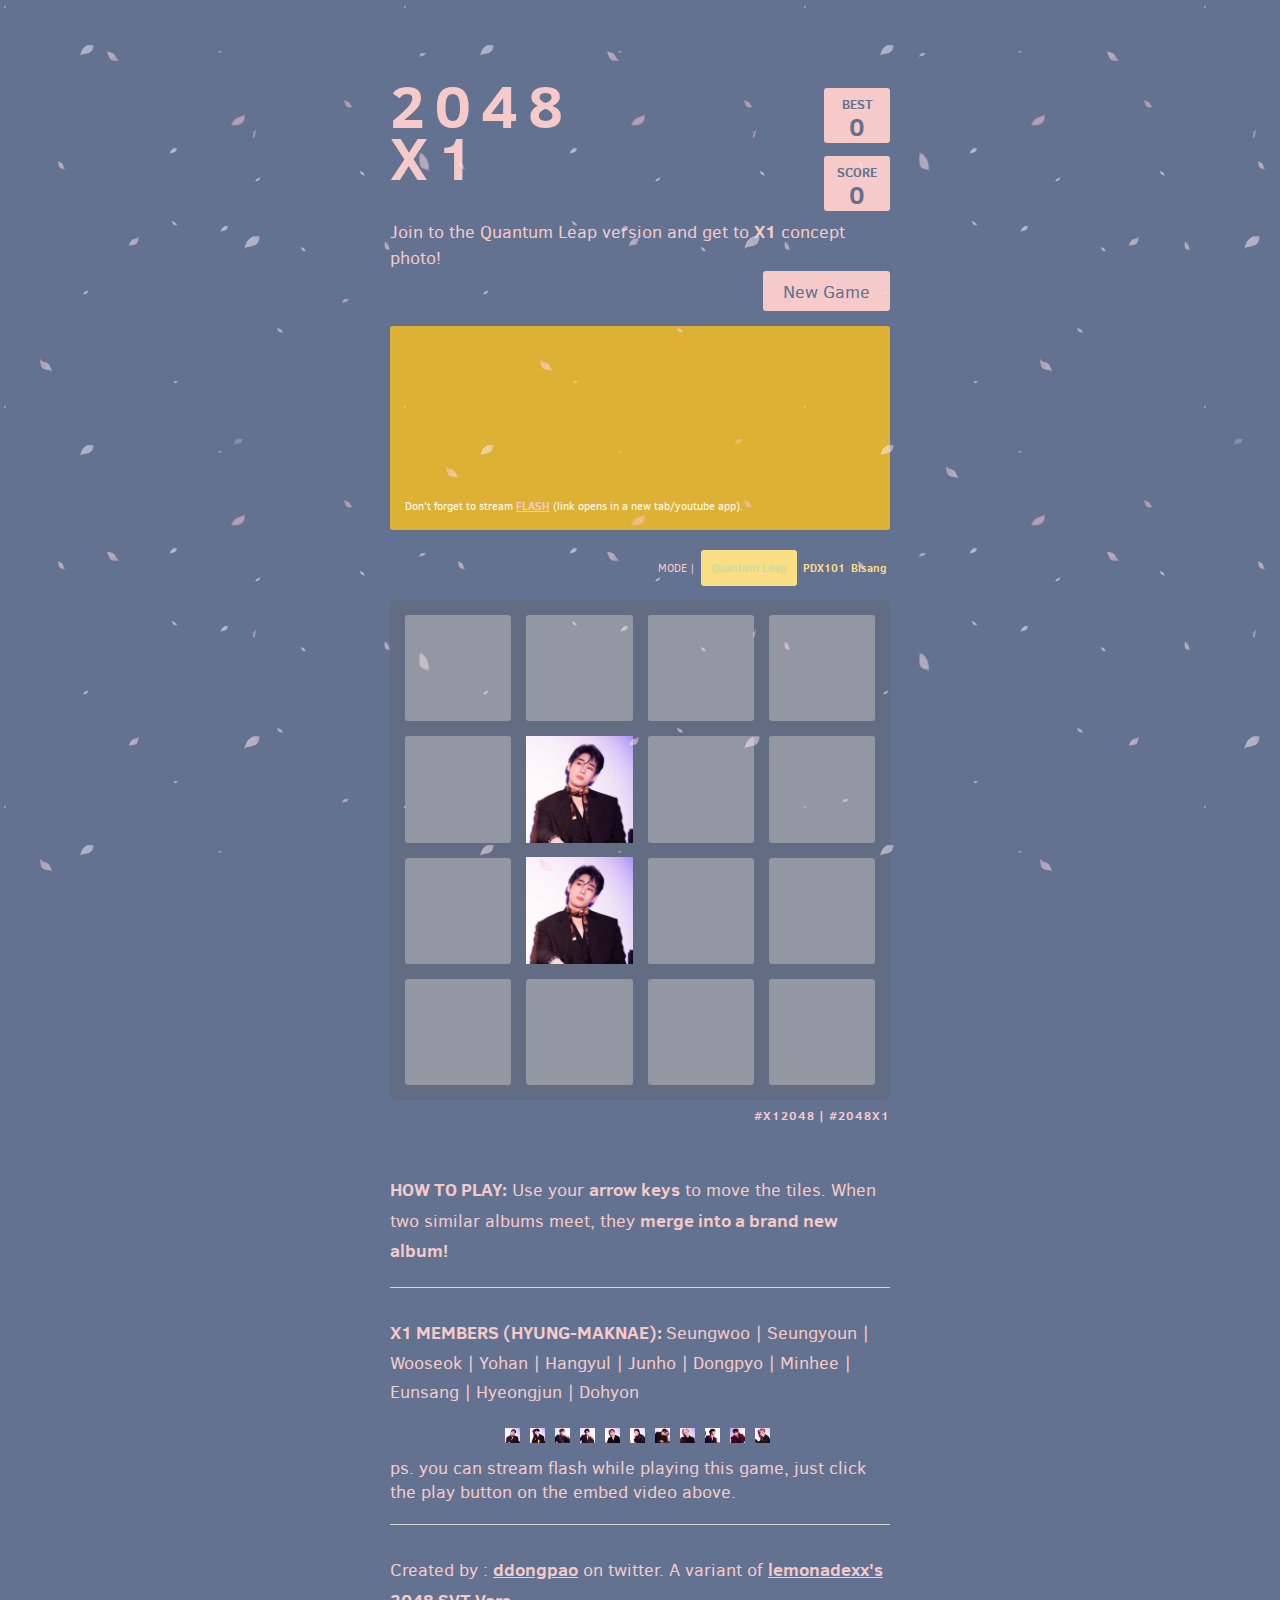
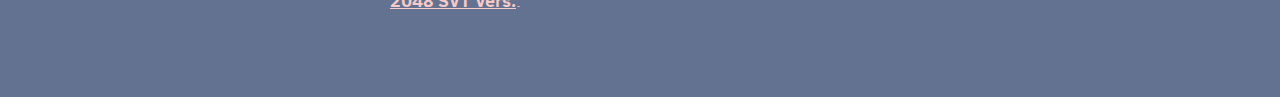
==== index.html @ 814c2449 "Update index.html" ====
<!DOCTYPE html>
<html>
<head>
  <meta charset="utf-8">
  <title>2048 X1</title>

  <link href="style/main.css" rel="stylesheet" type="text/css">
  <link rel="shortcut icon" href="favicon.ico">
  <link rel="apple-touch-icon" href="meta/apple-touch-icon.png">
  <link rel="apple-touch-startup-image" href="meta/apple-touch-startup-image-640x1096.png" media="(device-width: 320px) and (device-height: 568px) and (-webkit-device-pixel-ratio: 2)"> <!-- iPhone 5+ -->
  <link rel="apple-touch-startup-image" href="meta/apple-touch-startup-image-640x920.png"  media="(device-width: 320px) and (device-height: 480px) and (-webkit-device-pixel-ratio: 2)"> <!-- iPhone, retina -->
  <meta name="apple-mobile-web-app-capable" content="yes">
  <meta name="apple-mobile-web-app-status-bar-style" content="black">

  <meta name="HandheldFriendly" content="True">
  <meta name="MobileOptimized" content="320">
  <meta name="viewport" content="width=device-width, target-densitydpi=160dpi, initial-scale=1.0, maximum-scale=1, user-scalable=no, minimal-ui">
  <meta name="description" content="Like the classic 2048 game, but with X1 version. Can you get to the Hidden Photos?" />

  <script src="js/jquery-3.1.1.min.js"></script>
</head>
<style type="text/css">

.snow-bg {
   content: '';
   display: block;
   position: fixed;
   z-index: 5;
   top: 0;
   left: 0;
   right: 0;
   bottom: 0;
   pointer-events: none;
   background-image: url('assets/fallin-flower/sakura-1-1.png'), url('assets/fallin-flower/sakura-2.png');
    opacity: 0.50;
    animation: snow 20s linear infinite;
}

@keyframes snow {
 0% {background-position: 0px 0px, 0px 0px, 0px 0px;}
 50% {background-position: 500px 500px, 100px 200px, -100px 150px;}
 100% {background-position: 500px 1000px, 200px 400px, -100px 300px;}
}

@media (max-width: 768px) {
    .woocommerce ul.products li.product, 
    .woocommerce-page ul.products li.product, 
    .woocommerce-page[class*=columns-] ul.products li.product,
    .woocommerce[class*=columns-] ul.products li.product {
        width: 100%;
        float: left;
        clear: both;
        margin: 0 7em;
    }
}
</style>
<body>
  <div class="snow-bg">
  </div>
  <div class="container">
    <div class="heading">
      <h1 class="title">2048<br>X1</h1>
      <div class="scores-container">
        <div class="best-container">0</div>
        <div style="width: 100%;height: 5px;"></div>
        <div class="score-container">0</div>
      </div>
    </div>

    <div style="width: 100%;height: 8px;"></div>

    <div class="above-game">
      <p class="game-intro">Join to the Quantum Leap version and get to <strong>X1</strong> concept photo!</p>
      <br>
      <div class="restart-button-clone">New Game</div>
      <a class="restart-button" style="display: none;">New Game</a>
    </div>

    <div class="game-notice" id="top">
      <iframe id="playerID" width="100%" src="https://www.youtube-nocookie.com/embed/LlQEKB2H7z4?wmode=transparent&controls=0&loop=1&playlist=LlQEKB2H7z4" frameborder="0" allow="autoplay; encrypted-media;" allowfullscreen></iframe>
      <font style="font-size: 11px; line-height: 5px;">Don't forget to stream <a href="https://youtu.be/LlQEKB2H7z4" target="_blank">FLASH</a> (link opens in a new tab/youtube app).</font>
    </div>
    
    <div style="width: 100%;height: 30px;"></div>

    <div style=";">
      <!-- <div style="float: left; display: inline-block;font-size: 10px;font-weight: 650;padding-top: 7px;">
         #SVT2048 | #2048SVT
      </div> -->
      <div style="float: right;display: inline-block;font-size: 11px">
        MODE |&nbsp;
        <a href="" style="color: #c9dda2;background-color: #f9df82;text-decoration: none;padding: 10px;border-radius: 3px;">Quantum Leap</a>&nbsp;
         <a href="pdx101.html" style="color: #f9df82;text-decoration: none;">PDX101</a>&nbsp;
        <a href="bisang.html" style="color: #f9df82;text-decoration: none;">Bisang</a>&nbsp;
    </div>

    <div style="width: 100%;height: 25px;"></div>

    <div class="game-container">
      <div class="game-message">
        <p></p>
        <div class="lower">
	        <a class="keep-playing-button">Keep going</a>
          <a class="retry-button">Try again</a>
        </div>
      </div>

      <div class="grid-container">
        <div class="grid-row">
          <div class="grid-cell"></div>
          <div class="grid-cell"></div>
          <div class="grid-cell"></div>
          <div class="grid-cell"></div>
        </div>
        <div class="grid-row">
          <div class="grid-cell"></div>
          <div class="grid-cell"></div>
          <div class="grid-cell"></div>
          <div class="grid-cell"></div>
        </div>
        <div class="grid-row">
          <div class="grid-cell"></div>
          <div class="grid-cell"></div>
          <div class="grid-cell"></div>
          <div class="grid-cell"></div>
        </div>
        <div class="grid-row">
          <div class="grid-cell"></div>
          <div class="grid-cell"></div>
          <div class="grid-cell"></div>
          <div class="grid-cell"></div>
        </div>
      </div>

      <div class="tile-container">

      </div>
    </div>

    <div class="black-overlay" id="overlay-id"></div>
    <div class="new_game prompt" id="prompt-id" style="color: white;display: none;">
      <h3>START A NEW GAME?</h3> <br>
      <div style="width: 30%;height: 20%;display: inline-block;"> 
        <button class="prompt-button" id="start-yes" style="background-color:rgb(10,10,10);color: white">YES</button>
      </div>
      <div style="width: 65%;height: 20%;display: inline-block;"> 
        <button class="prompt-button" id="start-no" style="background-color:#f9df82">KEEP PLAYING</button>
      </div>
    </div>

    <div style="float: right; display: inline-block;font-size: 12px;letter-spacing: 1px;font-weight: 650;padding-top: 7px;">
         #X12048 | #2048X1
    </div>
    <!-- <div style="float: left; display: inline-block;font-size: 12px;letter-spacing: 1px;font-weight: 650;padding-top: 7px;">
         PLEASE ANSWER POLL BELOW
    </div> -->

    <div style="width: 100%; height: 25px;"></div>


      <!-- <span style="width: 100%;background-color: #F6CAC9;color: #627290;font-size: 12px;padding: 8px; padding-left: 22px;padding-right: 22px;">please answer poll below:</span>

      <blockquote class="twitter-tweet"><p lang="en" dir="ltr">carats do u know how to play solitaire?</p>&mdash; LANA (@lemonadecoups) <a href="https://twitter.com/lemonadecoups/status/1252882890951548928?ref_src=twsrc%5Etfw">April 22, 2020</a></blockquote> <script async src="https://platform.twitter.com/widgets.js" charset="utf-8"></script> -->

    <p class="game-explanation">
      <strong class="important">How to play:</strong> Use your <strong>arrow keys</strong> to move the tiles. When two similar albums meet, they <strong>merge into a brand new album!</strong>
    </p>
    <hr>
    <p>
    <strong class="important">X1 MEMBERS (hyung-maknae): </strong> Seungwoo | Seungyoun | Wooseok | Yohan | Hangyul | Junho | Dongpyo | Minhee | Eunsang | Hyeongjun | Dohyon
    <div style="width: 100%; height: 7px"></div>
    <center>
      <img src="assets/tiles/2.jpg" style="width: 15px">&nbsp;
      <img src="assets/tiles/4.jpg" style="width: 15px">&nbsp;
      <img src="assets/tiles/8.jpg" style="width: 15px">&nbsp;
      <img src="assets/tiles/16.jpg" style="width: 15px">&nbsp;
      <img src="assets/tiles/32.jpg" style="width: 15px">&nbsp;
      <img src="assets/tiles/64.jpg" style="width: 15px">&nbsp;
      <img src="assets/tiles/128.jpg" style="width: 15px">&nbsp;
      <img src="assets/tiles/256.jpg" style="width: 15px">&nbsp;
      <img src="assets/tiles/512.jpg" style="width: 15px">&nbsp;
      <img src="assets/tiles/1024.jpg" style="width: 15px">&nbsp;
      <img src="assets/tiles/2048.jpg" style="width: 15px">&nbsp;
    </center>
    <div style="width: 100%; height: 7px"></div>
    ps. you can stream flash while playing this game, just click the play button on the embed video above.
    </p>
    <hr>
    <p>
    Created by : <a href="https://twitter.com/ddongpao" target="_blank">ddongpao</a> on twitter. A variant of <a href="https://github.com/lemonadexx/play-seventeen" target="_blank">lemonadexx's 2048 SVT Vers.</a>.
    </p>


  <script src="js/bind_polyfill.js"></script>
  <script src="js/classlist_polyfill.js"></script>
  <script src="js/animframe_polyfill.js"></script>
  <script src="js/keyboard_input_manager.js"></script>
  <script src="js/html_actuator.js"></script>
  <script src="js/grid.js"></script>
  <script src="js/tile.js"></script>
  <script src="js/local_storage_manager.js"></script>
  <script src="js/game_manager.js"></script>
  <script src="js/application.js"></script>
</body>
</html>

<script type="text/javascript">
  $(".restart-button-clone").click(function() {
    $(".black-overlay").show();
    $(".new_game.prompt").show();    
  });

  $(".prompt-button").click(function(){
    $(".black-overlay").hide();
    $(".new_game.prompt").hide();    
  });
</script>
---- style/main.css ----
@import url(fonts/clear-sans.css);
html, body {
  margin: 0;
  padding: 0;
  background: #627290;
  color: #F6CAC9;
  font-family: "Clear Sans", "Helvetica Neue", Arial, sans-serif;
  font-size: 18px; }

body {
  margin: 80px 0; }

.heading:after {
  content: "";
  display: block;
  clear: both; }

  .black-overlay {
    position: fixed;
    top: 0;
    left: 0;
    background: rgba(0,0,0,0.50);
    width: 100%;
    height: 100%;
    z-index: 17;
    display: none;
  }

  .prompt {
    position: fixed;
    width: 50%;
    top: 30%;
    left: 20%;
    background-color: #DDB133;
    border-radius: 5px;
    text-align: center;
    padding: 20px;
    padding-top: 30px;
    padding-bottom: 30px;
    z-index: 18;
    display: none;
  }

  .prompt-button {
    cursor: pointer;
    border-radius: 3px;
    width: 100%;
    height: 100%;
    border: none;
    box-shadow: none;
    padding: 10px;
    display: inline-block;
  }

h1.title {
  font-size: 60px;
  line-height: 52px;
  letter-spacing: 9px;
  font-weight: bold;
  margin: 0;
  display: block;
  float: left; }

@-webkit-keyframes move-up {
  0% {
    top: 25px;
    opacity: 1; }

  100% {
    top: -50px;
    opacity: 0; } }
@-moz-keyframes move-up {
  0% {
    top: 25px;
    opacity: 1; }

  100% {
    top: -50px;
    opacity: 0; } }
@keyframes move-up {
  0% {
    top: 25px;
    opacity: 1; }

  100% {
    top: -50px;
    opacity: 0; } }
.scores-container {
  float: right;
  text-align: right; }

.score-container, .best-container {
  position: relative;
  display: inline-block;
  background: #f6cac9;
  padding: 15px 25px;
  font-size: 25px;
  height: 25px;
  line-height: 47px;
  font-weight: bold;
  border-radius: 3px;
  color: #627290;
  margin-top: 8px;
  text-align: center; }
  .score-container:after, .best-container:after {
    position: absolute;
    width: 100%;
    top: 10px;
    left: 0;
    text-transform: uppercase;
    font-size: 13px;
    line-height: 13px;
    text-align: center;
    color: #627290; }
  .score-container .score-addition, .best-container .score-addition {
    position: absolute;
    right: 30px;
    color: red;
    font-size: 25px;
    line-height: 25px;
    font-weight: bold;
    color: rgba(119, 110, 101, 0.9);
    z-index: 100;
    -webkit-animation: move-up 600ms ease-in;
    -moz-animation: move-up 600ms ease-in;
    animation: move-up 600ms ease-in;
    -webkit-animation-fill-mode: both;
    -moz-animation-fill-mode: both;
    animation-fill-mode: both; }

.score-container:after {
  content: "Score"; }

.best-container:after {
  content: "Best"; }

p {
  margin-top: 0;
  margin-bottom: 10px;
  line-height: 1.65; }

a {
  color: #F6CAC9;
  font-weight: bold;
  text-decoration: underline;
  cursor: pointer; }

strong.important {
  text-transform: uppercase; }

hr {
  border: none;
  border-bottom: 1px solid #d8d4d0;
  margin-top: 20px;
  margin-bottom: 30px; }

.container {
  width: 500px;
  margin: 0 auto; }

@-webkit-keyframes fade-in {
  0% {
    opacity: 0; }

  100% {
    opacity: 1; } }
@-moz-keyframes fade-in {
  0% {
    opacity: 0; }

  100% {
    opacity: 1; } }
@keyframes fade-in {
  0% {
    opacity: 0; }

  100% {
    opacity: 1; } }
.game-container {
  margin-top: 15px;
  position: relative;
  padding: 15px;
  cursor: default;
  -webkit-touch-callout: none;
  -ms-touch-callout: none;
  -webkit-user-select: none;
  -moz-user-select: none;
  -ms-user-select: none;
  -ms-touch-action: none;
  touch-action: none;
  background: #626d84;
  border-radius: 6px;
  width: 500px;
  height: 500px;
  -webkit-box-sizing: border-box;
  -moz-box-sizing: border-box;
  box-sizing: border-box; }
  .game-container .game-message {
    display: none;
    position: absolute;
    top: 0;
    right: 0;
    bottom: 0;
    left: 0;
    background: rgba(238, 228, 218, 0.5);
    z-index: 100;
    text-align: center;
    -webkit-animation: fade-in 800ms ease 1200ms;
    -moz-animation: fade-in 800ms ease 1200ms;
    animation: fade-in 800ms ease 1200ms;
    -webkit-animation-fill-mode: both;
    -moz-animation-fill-mode: both;
    animation-fill-mode: both; }
    .game-container .game-message p {
      font-size: 60px;
      font-weight: bold;
      height: 60px;
      line-height: 60px;
      margin-top: 222px; }
    .game-container .game-message .lower {
      display: block;
      margin-top: 59px; }
    .game-container .game-message a {
      display: inline-block;
      background: #627290;
      border-radius: 3px;
      padding: 0 20px;
      text-decoration: none;
      color: #f9f6f2;
      height: 40px;
      line-height: 42px;
      margin-left: 9px; }
      .game-container .game-message a.keep-playing-button {
        display: none; }
    .game-container .game-message.game-won {
      background: rgba(237, 194, 46, 0.5);
      color: #f6cac9 }
      .game-container .game-message.game-won a.keep-playing-button {
        display: inline-block; }
    .game-container .game-message.game-won, .game-container .game-message.game-over {
      display: block; }

.grid-container {
  position: absolute;
  z-index: 1; }

.grid-row {
  margin-bottom: 15px; }
  .grid-row:last-child {
    margin-bottom: 0; }
  .grid-row:after {
    content: "";
    display: block;
    clear: both; }

.grid-cell {
  width: 106.25px;
  height: 106.25px;
  margin-right: 15px;
  float: left;
  border-radius: 3px;
  background: rgba(238, 228, 218, 0.35); }
  .grid-cell:last-child {
    margin-right: 0; }

.tile-container {
  position: absolute;
  z-index: 2; }

.tile, .tile .tile-inner {
  width: 107px;
  height: 107px;
  line-height: 107px; }
.tile.tile-position-1-1 {
  -webkit-transform: translate(0px, 0px);
  -moz-transform: translate(0px, 0px);
  -ms-transform: translate(0px, 0px);
  transform: translate(0px, 0px); }
.tile.tile-position-1-2 {
  -webkit-transform: translate(0px, 121px);
  -moz-transform: translate(0px, 121px);
  -ms-transform: translate(0px, 121px);
  transform: translate(0px, 121px); }
.tile.tile-position-1-3 {
  -webkit-transform: translate(0px, 242px);
  -moz-transform: translate(0px, 242px);
  -ms-transform: translate(0px, 242px);
  transform: translate(0px, 242px); }
.tile.tile-position-1-4 {
  -webkit-transform: translate(0px, 363px);
  -moz-transform: translate(0px, 363px);
  -ms-transform: translate(0px, 363px);
  transform: translate(0px, 363px); }
.tile.tile-position-2-1 {
  -webkit-transform: translate(121px, 0px);
  -moz-transform: translate(121px, 0px);
  -ms-transform: translate(121px, 0px);
  transform: translate(121px, 0px); }
.tile.tile-position-2-2 {
  -webkit-transform: translate(121px, 121px);
  -moz-transform: translate(121px, 121px);
  -ms-transform: translate(121px, 121px);
  transform: translate(121px, 121px); }
.tile.tile-position-2-3 {
  -webkit-transform: translate(121px, 242px);
  -moz-transform: translate(121px, 242px);
  -ms-transform: translate(121px, 242px);
  transform: translate(121px, 242px); }
.tile.tile-position-2-4 {
  -webkit-transform: translate(121px, 363px);
  -moz-transform: translate(121px, 363px);
  -ms-transform: translate(121px, 363px);
  transform: translate(121px, 363px); }
.tile.tile-position-3-1 {
  -webkit-transform: translate(242px, 0px);
  -moz-transform: translate(242px, 0px);
  -ms-transform: translate(242px, 0px);
  transform: translate(242px, 0px); }
.tile.tile-position-3-2 {
  -webkit-transform: translate(242px, 121px);
  -moz-transform: translate(242px, 121px);
  -ms-transform: translate(242px, 121px);
  transform: translate(242px, 121px); }
.tile.tile-position-3-3 {
  -webkit-transform: translate(242px, 242px);
  -moz-transform: translate(242px, 242px);
  -ms-transform: translate(242px, 242px);
  transform: translate(242px, 242px); }
.tile.tile-position-3-4 {
  -webkit-transform: translate(242px, 363px);
  -moz-transform: translate(242px, 363px);
  -ms-transform: translate(242px, 363px);
  transform: translate(242px, 363px); }
.tile.tile-position-4-1 {
  -webkit-transform: translate(363px, 0px);
  -moz-transform: translate(363px, 0px);
  -ms-transform: translate(363px, 0px);
  transform: translate(363px, 0px); }
.tile.tile-position-4-2 {
  -webkit-transform: translate(363px, 121px);
  -moz-transform: translate(363px, 121px);
  -ms-transform: translate(363px, 121px);
  transform: translate(363px, 121px); }
.tile.tile-position-4-3 {
  -webkit-transform: translate(363px, 242px);
  -moz-transform: translate(363px, 242px);
  -ms-transform: translate(363px, 242px);
  transform: translate(363px, 242px); }
.tile.tile-position-4-4 {
  -webkit-transform: translate(363px, 363px);
  -moz-transform: translate(363px, 363px);
  -ms-transform: translate(363px, 363px);
  transform: translate(363px, 363px); }

.tile {
  position: absolute;
  -webkit-transition: 100ms ease-in-out;
  -moz-transition: 100ms ease-in-out;
  transition: 100ms ease-in-out;
  -webkit-transition-property: -webkit-transform;
  -moz-transition-property: -moz-transform;
  transition-property: transform; }
  .tile .tile-inner {
    border-radius: 3px;
    background: #eee4da;
    text-align: center;
    font-weight: bold;
    z-index: 10;
    font-size: 55px; }
  .tile.tile-2 .tile-inner {
    background: #eee4da;
    box-shadow: 0 0 30px 10px rgba(243, 215, 116, 0), inset 0 0 0 1px rgba(255, 255, 255, 0); }
  .tile.tile-4 .tile-inner {
    background: #ede0c8;
    box-shadow: 0 0 30px 10px rgba(243, 215, 116, 0), inset 0 0 0 1px rgba(255, 255, 255, 0); }
  .tile.tile-8 .tile-inner {
    color: #f9f6f2;
    background: #f2b179; }
  .tile.tile-16 .tile-inner {
    color: #f9f6f2;
    background: #f59563; }
  .tile.tile-32 .tile-inner {
    color: #f9f6f2;
    background: #f67c5f; }
  .tile.tile-64 .tile-inner {
    color: #f9f6f2;
    background: #f65e3b; }
  .tile.tile-128 .tile-inner {
    color: #f9f6f2;
    background: #edcf72;
    box-shadow: 0 0 30px 10px rgba(243, 215, 116, 0.2381), inset 0 0 0 1px rgba(255, 255, 255, 0.14286);
    font-size: 45px; }
    @media screen and (max-width: 520px) {
      .tile.tile-128 .tile-inner {
        font-size: 25px; } }
  .tile.tile-256 .tile-inner {
    color: #f9f6f2;
    background: #edcc61;
    box-shadow: 0 0 30px 10px rgba(243, 215, 116, 0.31746), inset 0 0 0 1px rgba(255, 255, 255, 0.19048);
    font-size: 45px; }
    @media screen and (max-width: 520px) {
      .tile.tile-256 .tile-inner {
        font-size: 25px; } }
  .tile.tile-512 .tile-inner {
    color: #f9f6f2;
    background: #edc850;
    box-shadow: 0 0 30px 10px rgba(243, 215, 116, 0.39683), inset 0 0 0 1px rgba(255, 255, 255, 0.2381);
    font-size: 45px; }
    @media screen and (max-width: 520px) {
      .tile.tile-512 .tile-inner {
        font-size: 25px; } }
  .tile.tile-1024 .tile-inner {
    color: #f9f6f2;
    background: #edc53f;
    box-shadow: 0 0 30px 10px rgba(243, 215, 116, 0.47619), inset 0 0 0 1px rgba(255, 255, 255, 0.28571);
    font-size: 35px; }
    @media screen and (max-width: 520px) {
      .tile.tile-1024 .tile-inner {
        font-size: 15px; } }
  .tile.tile-2048 .tile-inner {
    color: #f9f6f2;
    background: #edc22e;
    box-shadow: 0 0 30px 10px rgba(243, 215, 116, 0.55556), inset 0 0 0 1px rgba(255, 255, 255, 0.33333);
    font-size: 35px; }
    @media screen and (max-width: 520px) {
      .tile.tile-2048 .tile-inner {
        font-size: 15px; } }
  .tile.tile-super .tile-inner {
    color: #f9f6f2;
    background: #3c3a32;
    font-size: 30px; }
    @media screen and (max-width: 520px) {
      .tile.tile-super .tile-inner {
        font-size: 10px; } }

@-webkit-keyframes appear {
  0% {
    opacity: 0;
    -webkit-transform: scale(0);
    -moz-transform: scale(0);
    -ms-transform: scale(0);
    transform: scale(0); }

  100% {
    opacity: 1;
    -webkit-transform: scale(1);
    -moz-transform: scale(1);
    -ms-transform: scale(1);
    transform: scale(1); } }
@-moz-keyframes appear {
  0% {
    opacity: 0;
    -webkit-transform: scale(0);
    -moz-transform: scale(0);
    -ms-transform: scale(0);
    transform: scale(0); }

  100% {
    opacity: 1;
    -webkit-transform: scale(1);
    -moz-transform: scale(1);
    -ms-transform: scale(1);
    transform: scale(1); } }
@keyframes appear {
  0% {
    opacity: 0;
    -webkit-transform: scale(0);
    -moz-transform: scale(0);
    -ms-transform: scale(0);
    transform: scale(0); }

  100% {
    opacity: 1;
    -webkit-transform: scale(1);
    -moz-transform: scale(1);
    -ms-transform: scale(1);
    transform: scale(1); } }
.tile-new .tile-inner {
  -webkit-animation: appear 200ms ease 100ms;
  -moz-animation: appear 200ms ease 100ms;
  animation: appear 200ms ease 100ms;
  -webkit-animation-fill-mode: backwards;
  -moz-animation-fill-mode: backwards;
  animation-fill-mode: backwards; }

@-webkit-keyframes pop {
  0% {
    -webkit-transform: scale(0);
    -moz-transform: scale(0);
    -ms-transform: scale(0);
    transform: scale(0); }

  50% {
    -webkit-transform: scale(1.2);
    -moz-transform: scale(1.2);
    -ms-transform: scale(1.2);
    transform: scale(1.2); }

  100% {
    -webkit-transform: scale(1);
    -moz-transform: scale(1);
    -ms-transform: scale(1);
    transform: scale(1); } }
@-moz-keyframes pop {
  0% {
    -webkit-transform: scale(0);
    -moz-transform: scale(0);
    -ms-transform: scale(0);
    transform: scale(0); }

  50% {
    -webkit-transform: scale(1.2);
    -moz-transform: scale(1.2);
    -ms-transform: scale(1.2);
    transform: scale(1.2); }

  100% {
    -webkit-transform: scale(1);
    -moz-transform: scale(1);
    -ms-transform: scale(1);
    transform: scale(1); } }
@keyframes pop {
  0% {
    -webkit-transform: scale(0);
    -moz-transform: scale(0);
    -ms-transform: scale(0);
    transform: scale(0); }

  50% {
    -webkit-transform: scale(1.2);
    -moz-transform: scale(1.2);
    -ms-transform: scale(1.2);
    transform: scale(1.2); }

  100% {
    -webkit-transform: scale(1);
    -moz-transform: scale(1);
    -ms-transform: scale(1);
    transform: scale(1); } }
.tile-merged .tile-inner {
  z-index: 20;
  -webkit-animation: pop 200ms ease 100ms;
  -moz-animation: pop 200ms ease 100ms;
  animation: pop 200ms ease 100ms;
  -webkit-animation-fill-mode: backwards;
  -moz-animation-fill-mode: backwards;
  animation-fill-mode: backwards; }

.above-game:after {
  content: "";
  display: block;
  clear: both; }

.game-intro {
  float: left;
  line-height: 26px;
  margin-bottom: 0; }

.restart-button {
  display: inline-block;
  background: #F6CAC9;
  border-radius: 3px;
  padding: 0 20px;
  text-decoration: none;
  color: #627290;
  height: 40px;
  line-height: 42px;
  display: block;
  text-align: center;
  float: right; }

  .restart-button-clone {
    cursor: pointer;
  display: inline-block;
  background: #F6CAC9;
  border-radius: 3px;
  padding: 0 20px;
  text-decoration: none;
  color: #627290;
  height: 40px;
  line-height: 42px;
  display: block;
  text-align: center;
  float: right; }

.game-notice {
  background: #DDB133;
  margin-top: 15px;
  border-radius: 3px;
  padding: 15px;
  text-decoration: none;
  color: #FFFFFF;
  font-size: 14px;
  position: relative;

  }

.game-notice-close {
    position: absolute;
    top: 3 !important; 
    right: 3 !important;
    color: white;
}

.game-explanation {
  margin-top: 50px; }

@media screen and (max-width: 520px) {
  html, body {
    font-size: 15px; }

  body {
    margin: 20px 0;
    padding: 0 20px; }

  h1.title {
    font-size: 40px;
     line-height: 38px;
     letter-spacing: 9px;
    margin-top: 15px; }

  .container {
    width: 280px;
    margin: 0 auto; }

  .score-container, .best-container {
    margin-top: 3px;
    padding: 15px 10px;
    min-width: 40px; }

  .heading {
    margin-bottom: 10px; }

  .game-intro {
    width: 55%;
    display: block;
    box-sizing: border-box;
    line-height: 1.65; }

  .restart-button {
    width: 42%;
    padding: 0;
    display: block;
    box-sizing: border-box;
    margin-top: 2px; }

  .black-overlay {
    position: fixed;
    top: 0;
    left: 0;
    background: rgba(0,0,0,0.50);
    width: 100%;
    height: 100%;
    z-index: 17;
    display: none;
  }

  .prompt {
    position: fixed;
    width: 50%;
    top: 30%;
    left: 20%;
    background-color: #DDB133;
    border-radius: 5px;
    text-align: center;
    padding: 20px;
    padding-top: 30px;
    padding-bottom: 30px;
    z-index: 18;
    display: none;
  }

  .prompt-button {
    cursor: pointer;
    border-radius: 3px;
    width: 100%;
    height: 100%;
    border: none;
    box-shadow: none;
    padding: 10px;
    display: inline-block;
  }

  .game-container {
    margin-top: 9px;
    position: relative;
    padding: 10px;
    cursor: default;
    -webkit-touch-callout: none;
    -ms-touch-callout: none;
    -webkit-user-select: none;
    -moz-user-select: none;
    -ms-user-select: none;
    -ms-touch-action: none;
    touch-action: none;
    background: #626d84;
    border-radius: 6px;
    width: 280px;
    height: 280px;
    -webkit-box-sizing: border-box;
    -moz-box-sizing: border-box;
    box-sizing: border-box; }
    .game-container .game-message {
      display: none;
      position: absolute;
      top: 0;
      right: 0;
      bottom: 0;
      left: 0;
      background: rgba(238, 228, 218, 0.5);
      z-index: 100;
      text-align: center;
      -webkit-animation: fade-in 800ms ease 1200ms;
      -moz-animation: fade-in 800ms ease 1200ms;
      animation: fade-in 800ms ease 1200ms;
      -webkit-animation-fill-mode: both;
      -moz-animation-fill-mode: both;
      animation-fill-mode: both; }
      .game-container .game-message p {
        font-size: 60px;
        font-weight: bold;
        height: 60px;
        line-height: 60px;
        margin-top: 222px; }
      .game-container .game-message .lower {
        display: block;
        margin-top: 59px; }
      .game-container .game-message a {
        display: inline-block;
        background: #8f7a66;
        border-radius: 3px;
        padding: 0 20px;
        text-decoration: none;
        color: #f9f6f2;
        height: 40px;
        line-height: 42px;
        margin-left: 9px; }
        .game-container .game-message a.keep-playing-button {
          display: none; }
      .game-container .game-message.game-won {
        background: rgba(237, 194, 46, 0.5);
        color: #f9f6f2; }
        .game-container .game-message.game-won a.keep-playing-button {
          display: inline-block; }
      .game-container .game-message.game-won, .game-container .game-message.game-over {
        display: block; }

  .grid-container {
    position: absolute;
    z-index: 1; }

  .grid-row {
    margin-bottom: 10px; }
    .grid-row:last-child {
      margin-bottom: 0; }
    .grid-row:after {
      content: "";
      display: block;
      clear: both; }

  .grid-cell {
    width: 57.5px;
    height: 57.5px;
    margin-right: 10px;
    float: left;
    border-radius: 3px;
    background: rgba(238, 228, 218, 0.35); }
    .grid-cell:last-child {
      margin-right: 0; }

  .tile-container {
    position: absolute;
    z-index: 2; }

  .tile, .tile .tile-inner {
    width: 58px;
    height: 58px;
    line-height: 58px; }
  .tile.tile-position-1-1 {
    -webkit-transform: translate(0px, 0px);
    -moz-transform: translate(0px, 0px);
    -ms-transform: translate(0px, 0px);
    transform: translate(0px, 0px); }
  .tile.tile-position-1-2 {
    -webkit-transform: translate(0px, 67px);
    -moz-transform: translate(0px, 67px);
    -ms-transform: translate(0px, 67px);
    transform: translate(0px, 67px); }
  .tile.tile-position-1-3 {
    -webkit-transform: translate(0px, 135px);
    -moz-transform: translate(0px, 135px);
    -ms-transform: translate(0px, 135px);
    transform: translate(0px, 135px); }
  .tile.tile-position-1-4 {
    -webkit-transform: translate(0px, 202px);
    -moz-transform: translate(0px, 202px);
    -ms-transform: translate(0px, 202px);
    transform: translate(0px, 202px); }
  .tile.tile-position-2-1 {
    -webkit-transform: translate(67px, 0px);
    -moz-transform: translate(67px, 0px);
    -ms-transform: translate(67px, 0px);
    transform: translate(67px, 0px); }
  .tile.tile-position-2-2 {
    -webkit-transform: translate(67px, 67px);
    -moz-transform: translate(67px, 67px);
    -ms-transform: translate(67px, 67px);
    transform: translate(67px, 67px); }
  .tile.tile-position-2-3 {
    -webkit-transform: translate(67px, 135px);
    -moz-transform: translate(67px, 135px);
    -ms-transform: translate(67px, 135px);
    transform: translate(67px, 135px); }
  .tile.tile-position-2-4 {
    -webkit-transform: translate(67px, 202px);
    -moz-transform: translate(67px, 202px);
    -ms-transform: translate(67px, 202px);
    transform: translate(67px, 202px); }
  .tile.tile-position-3-1 {
    -webkit-transform: translate(135px, 0px);
    -moz-transform: translate(135px, 0px);
    -ms-transform: translate(135px, 0px);
    transform: translate(135px, 0px); }
  .tile.tile-position-3-2 {
    -webkit-transform: translate(135px, 67px);
    -moz-transform: translate(135px, 67px);
    -ms-transform: translate(135px, 67px);
    transform: translate(135px, 67px); }
  .tile.tile-position-3-3 {
    -webkit-transform: translate(135px, 135px);
    -moz-transform: translate(135px, 135px);
    -ms-transform: translate(135px, 135px);
    transform: translate(135px, 135px); }
  .tile.tile-position-3-4 {
    -webkit-transform: translate(135px, 202px);
    -moz-transform: translate(135px, 202px);
    -ms-transform: translate(135px, 202px);
    transform: translate(135px, 202px); }
  .tile.tile-position-4-1 {
    -webkit-transform: translate(202px, 0px);
    -moz-transform: translate(202px, 0px);
    -ms-transform: translate(202px, 0px);
    transform: translate(202px, 0px); }
  .tile.tile-position-4-2 {
    -webkit-transform: translate(202px, 67px);
    -moz-transform: translate(202px, 67px);
    -ms-transform: translate(202px, 67px);
    transform: translate(202px, 67px); }
  .tile.tile-position-4-3 {
    -webkit-transform: translate(202px, 135px);
    -moz-transform: translate(202px, 135px);
    -ms-transform: translate(202px, 135px);
    transform: translate(202px, 135px); }
  .tile.tile-position-4-4 {
    -webkit-transform: translate(202px, 202px);
    -moz-transform: translate(202px, 202px);
    -ms-transform: translate(202px, 202px);
    transform: translate(202px, 202px); }

  .tile .tile-inner {
    font-size: 35px; }

  .bg-display {
    background-color: green !important;
  }

  .game-message p {
    font-size: 30px !important;
    height: 30px !important;
    line-height: 30px !important;
    margin-top: 90px !important;
    color: #627290; }
  .game-message .lower {
    margin-top: 30px !important; } }
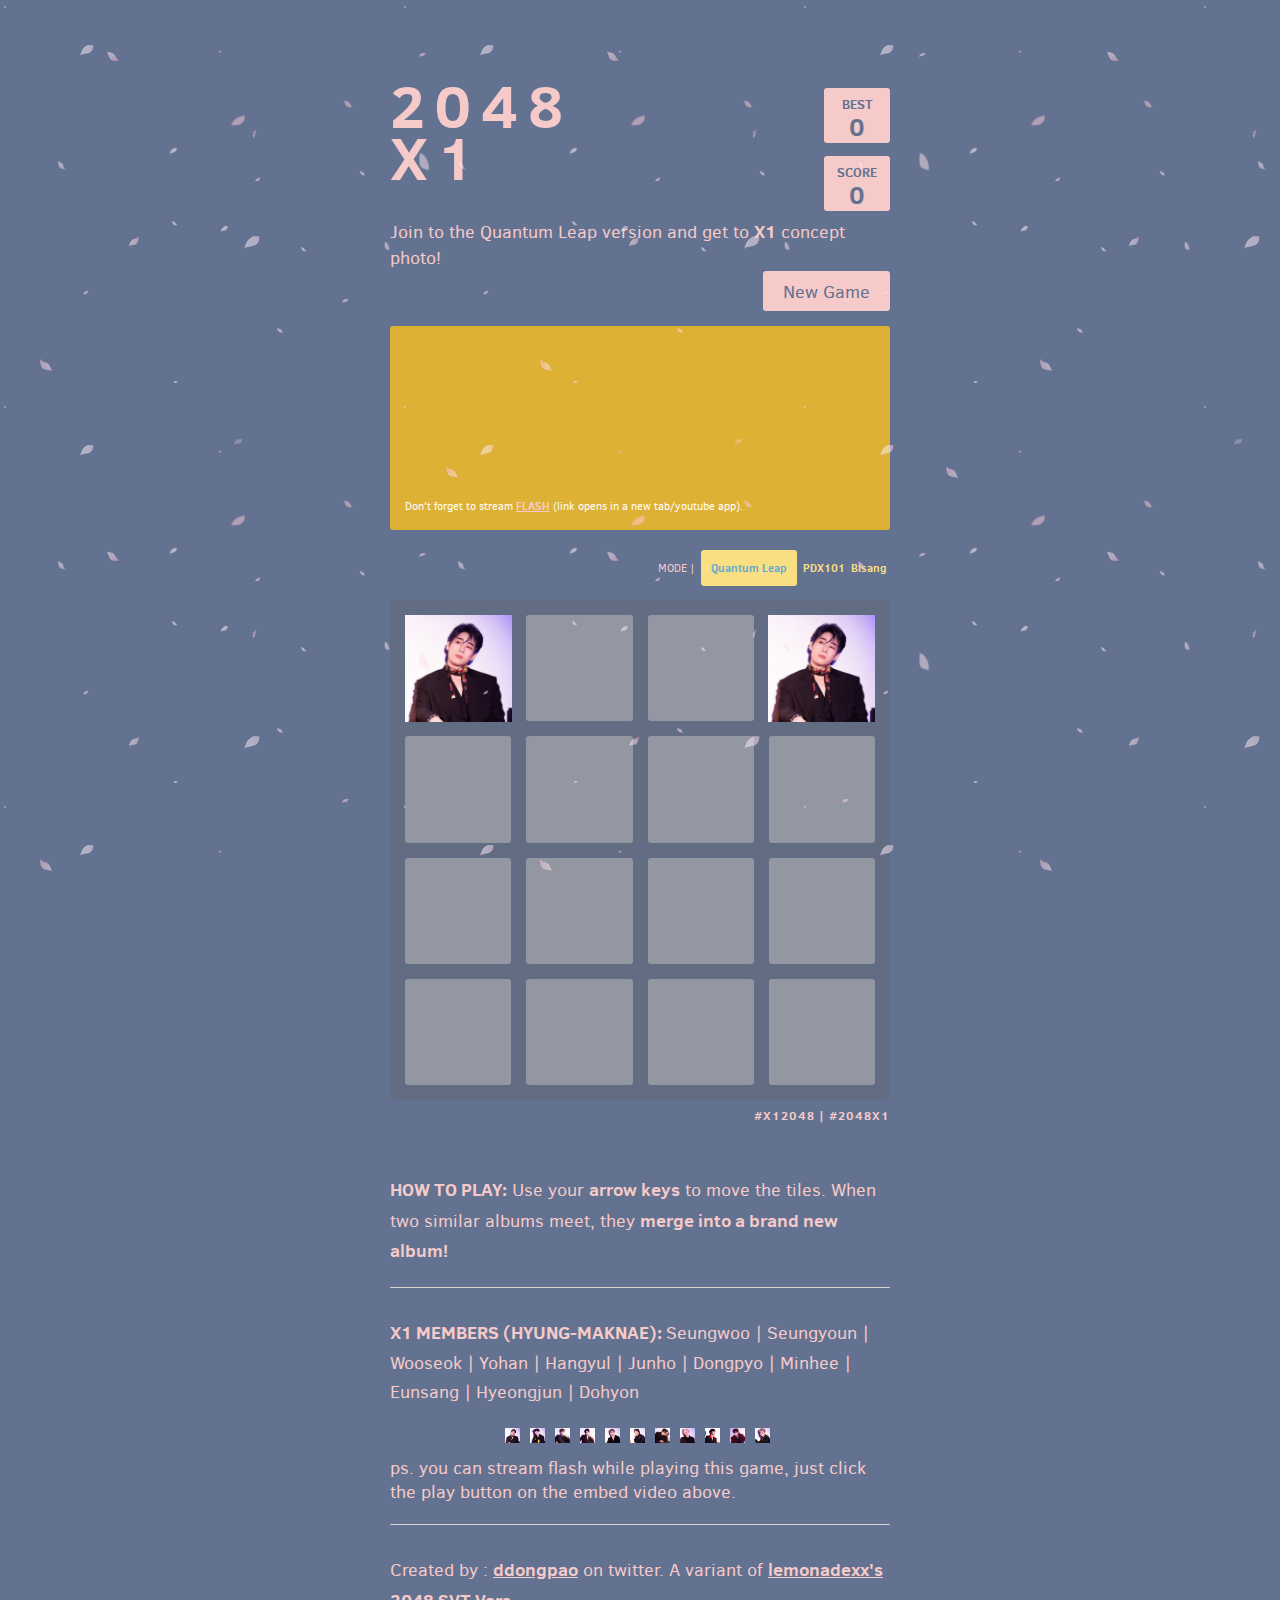
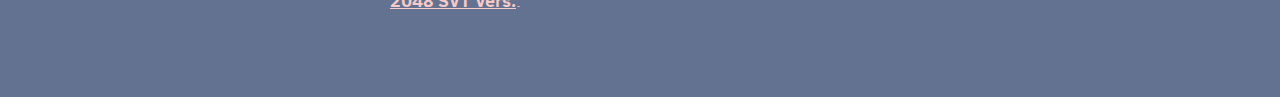
==== commit fc50630d: "Update index.html" ====
--- a/index.html
+++ b/index.html
@@ -89,7 +89,7 @@
       </div> -->
       <div style="float: right;display: inline-block;font-size: 11px">
         MODE |&nbsp;
-        <a href="" style="color: #c9dda2;background-color: #f9df82;text-decoration: none;padding: 10px;border-radius: 3px;">Quantum Leap</a>&nbsp;
+        <a href="" style="color: #61a9d2;background-color: #f9df82;text-decoration: none;padding: 10px;border-radius: 3px;">Quantum Leap</a>&nbsp;
          <a href="pdx101.html" style="color: #f9df82;text-decoration: none;">PDX101</a>&nbsp;
         <a href="bisang.html" style="color: #f9df82;text-decoration: none;">Bisang</a>&nbsp;
     </div>
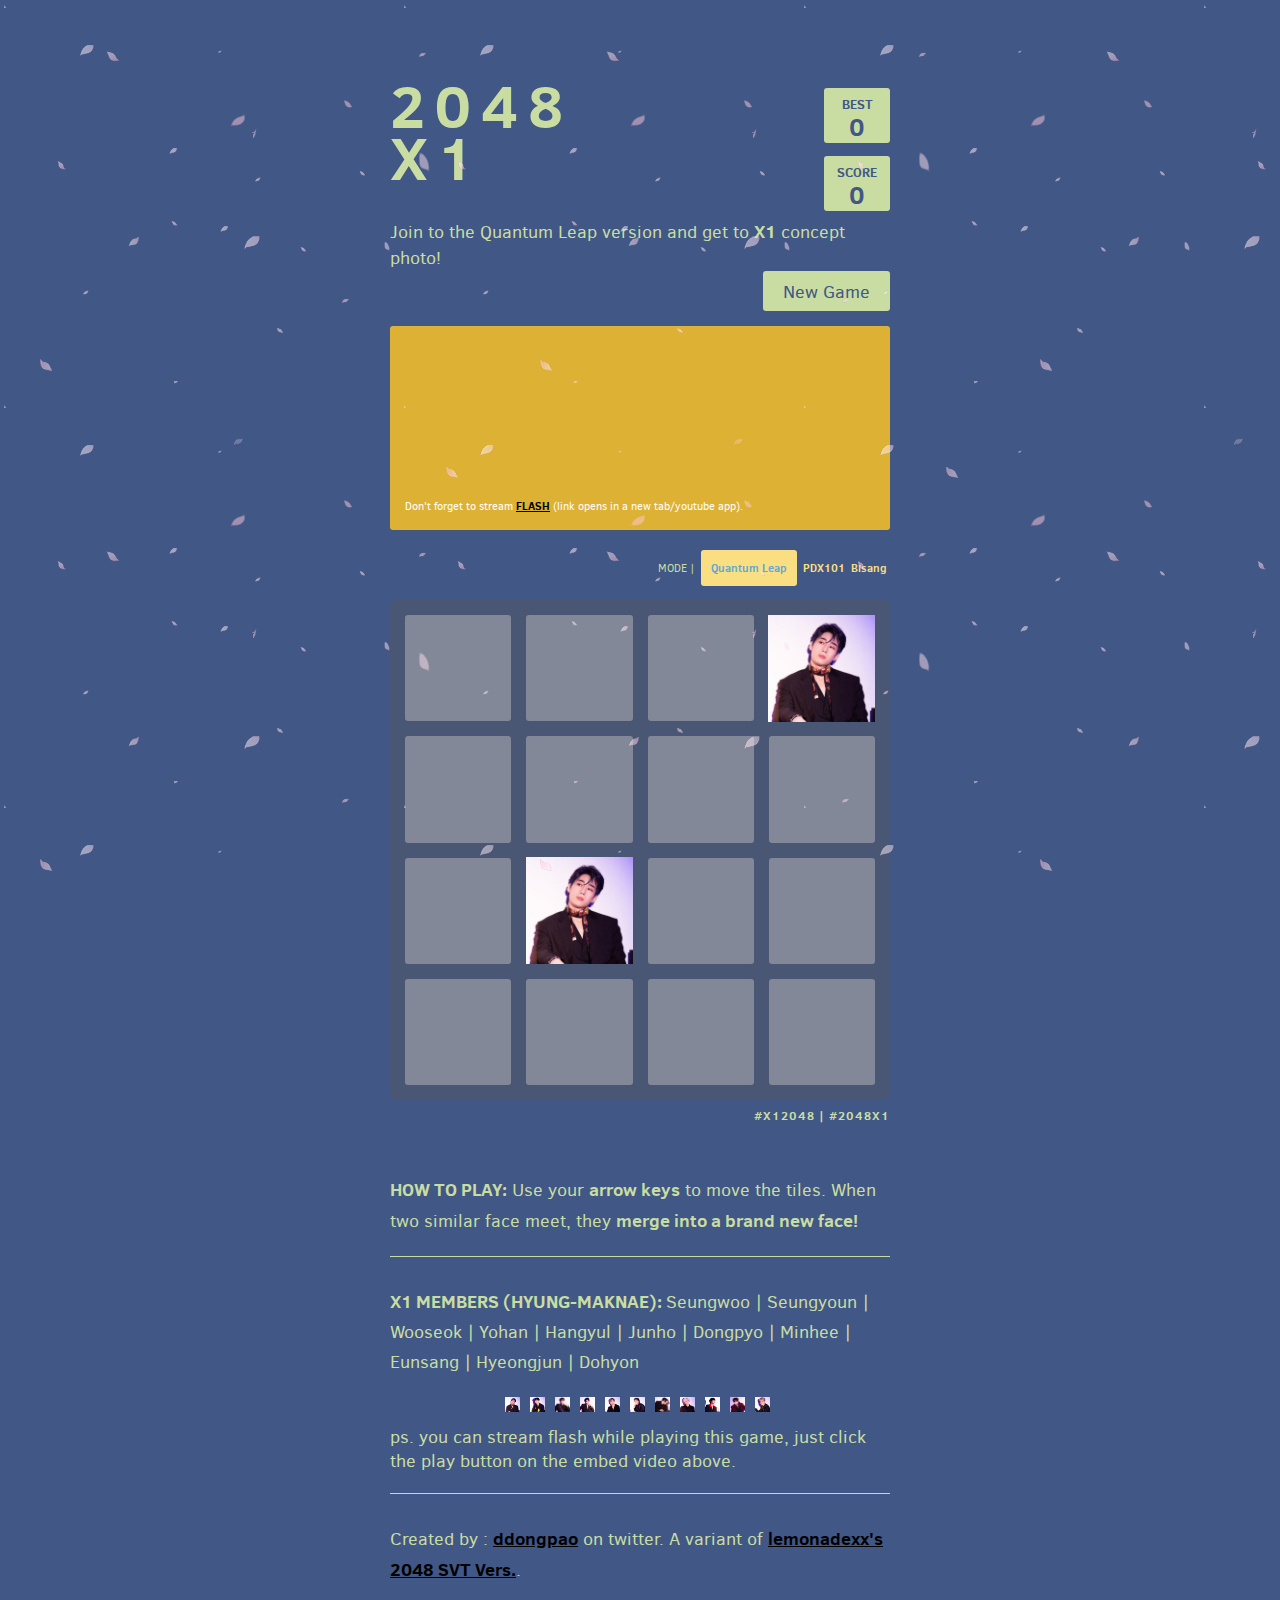
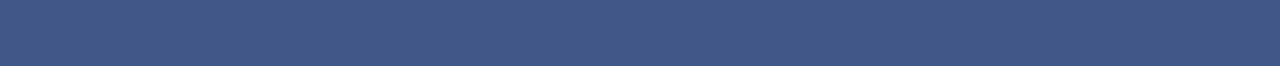
==== commit c102f3f9: "Update index.html" ====
--- a/index.html
+++ b/index.html
@@ -163,7 +163,7 @@
       <blockquote class="twitter-tweet"><p lang="en" dir="ltr">carats do u know how to play solitaire?</p>&mdash; LANA (@lemonadecoups) <a href="https://twitter.com/lemonadecoups/status/1252882890951548928?ref_src=twsrc%5Etfw">April 22, 2020</a></blockquote> <script async src="https://platform.twitter.com/widgets.js" charset="utf-8"></script> -->
 
     <p class="game-explanation">
-      <strong class="important">How to play:</strong> Use your <strong>arrow keys</strong> to move the tiles. When two similar albums meet, they <strong>merge into a brand new album!</strong>
+      <strong class="important">How to play:</strong> Use your <strong>arrow keys</strong> to move the tiles. When two similar face meet, they <strong>merge into a brand new face!</strong>
     </p>
     <hr>
     <p>
--- a/style/main.css
+++ b/style/main.css
@@ -2,8 +2,8 @@
 html, body {
   margin: 0;
   padding: 0;
-  background: #627290;
-  color: #F6CAC9;
+  background: #415786;
+  color: #c9dda2;
   font-family: "Clear Sans", "Helvetica Neue", Arial, sans-serif;
   font-size: 18px; }
 
@@ -31,7 +31,7 @@
     width: 50%;
     top: 30%;
     left: 20%;
-    background-color: #DDB133;
+    background-color: #61a9d2;
     border-radius: 5px;
     text-align: center;
     padding: 20px;
@@ -92,14 +92,14 @@
 .score-container, .best-container {
   position: relative;
   display: inline-block;
-  background: #f6cac9;
+  background: #c9dda2;
   padding: 15px 25px;
   font-size: 25px;
   height: 25px;
   line-height: 47px;
   font-weight: bold;
   border-radius: 3px;
-  color: #627290;
+  color: #415786;
   margin-top: 8px;
   text-align: center; }
   .score-container:after, .best-container:after {
@@ -111,7 +111,7 @@
     font-size: 13px;
     line-height: 13px;
     text-align: center;
-    color: #627290; }
+    color: #415786; }
   .score-container .score-addition, .best-container .score-addition {
     position: absolute;
     right: 30px;
@@ -140,7 +140,7 @@
   line-height: 1.65; }
 
 a {
-  color: #F6CAC9;
+  color: #000000;
   font-weight: bold;
   text-decoration: underline;
   cursor: pointer; }
@@ -150,7 +150,7 @@
 
 hr {
   border: none;
-  border-bottom: 1px solid #d8d4d0;
+  border-bottom: 1px solid #c9dda2;
   margin-top: 20px;
   margin-bottom: 30px; }
 
@@ -188,7 +188,7 @@
   -ms-user-select: none;
   -ms-touch-action: none;
   touch-action: none;
-  background: #626d84;
+  background: #495775;
   border-radius: 6px;
   width: 500px;
   height: 500px;
@@ -222,7 +222,7 @@
       margin-top: 59px; }
     .game-container .game-message a {
       display: inline-block;
-      background: #627290;
+      background: #415786;
       border-radius: 3px;
       padding: 0 20px;
       text-decoration: none;
@@ -558,11 +558,11 @@
 
 .restart-button {
   display: inline-block;
-  background: #F6CAC9;
+  background: #c9dda2;
   border-radius: 3px;
   padding: 0 20px;
   text-decoration: none;
-  color: #627290;
+  color: #415786;
   height: 40px;
   line-height: 42px;
   display: block;
@@ -572,11 +572,11 @@
   .restart-button-clone {
     cursor: pointer;
   display: inline-block;
-  background: #F6CAC9;
+  background: #c9dda2;
   border-radius: 3px;
   padding: 0 20px;
   text-decoration: none;
-  color: #627290;
+  color: #415786;
   height: 40px;
   line-height: 42px;
   display: block;
@@ -693,7 +693,7 @@
     -ms-user-select: none;
     -ms-touch-action: none;
     touch-action: none;
-    background: #626d84;
+    background: #495775;
     border-radius: 6px;
     width: 280px;
     height: 280px;
@@ -869,6 +869,6 @@
     height: 30px !important;
     line-height: 30px !important;
     margin-top: 90px !important;
-    color: #627290; }
+    color: #415786; }
   .game-message .lower {
-    margin-top: 30px !important; } }+    margin-top: 30px !important; } }
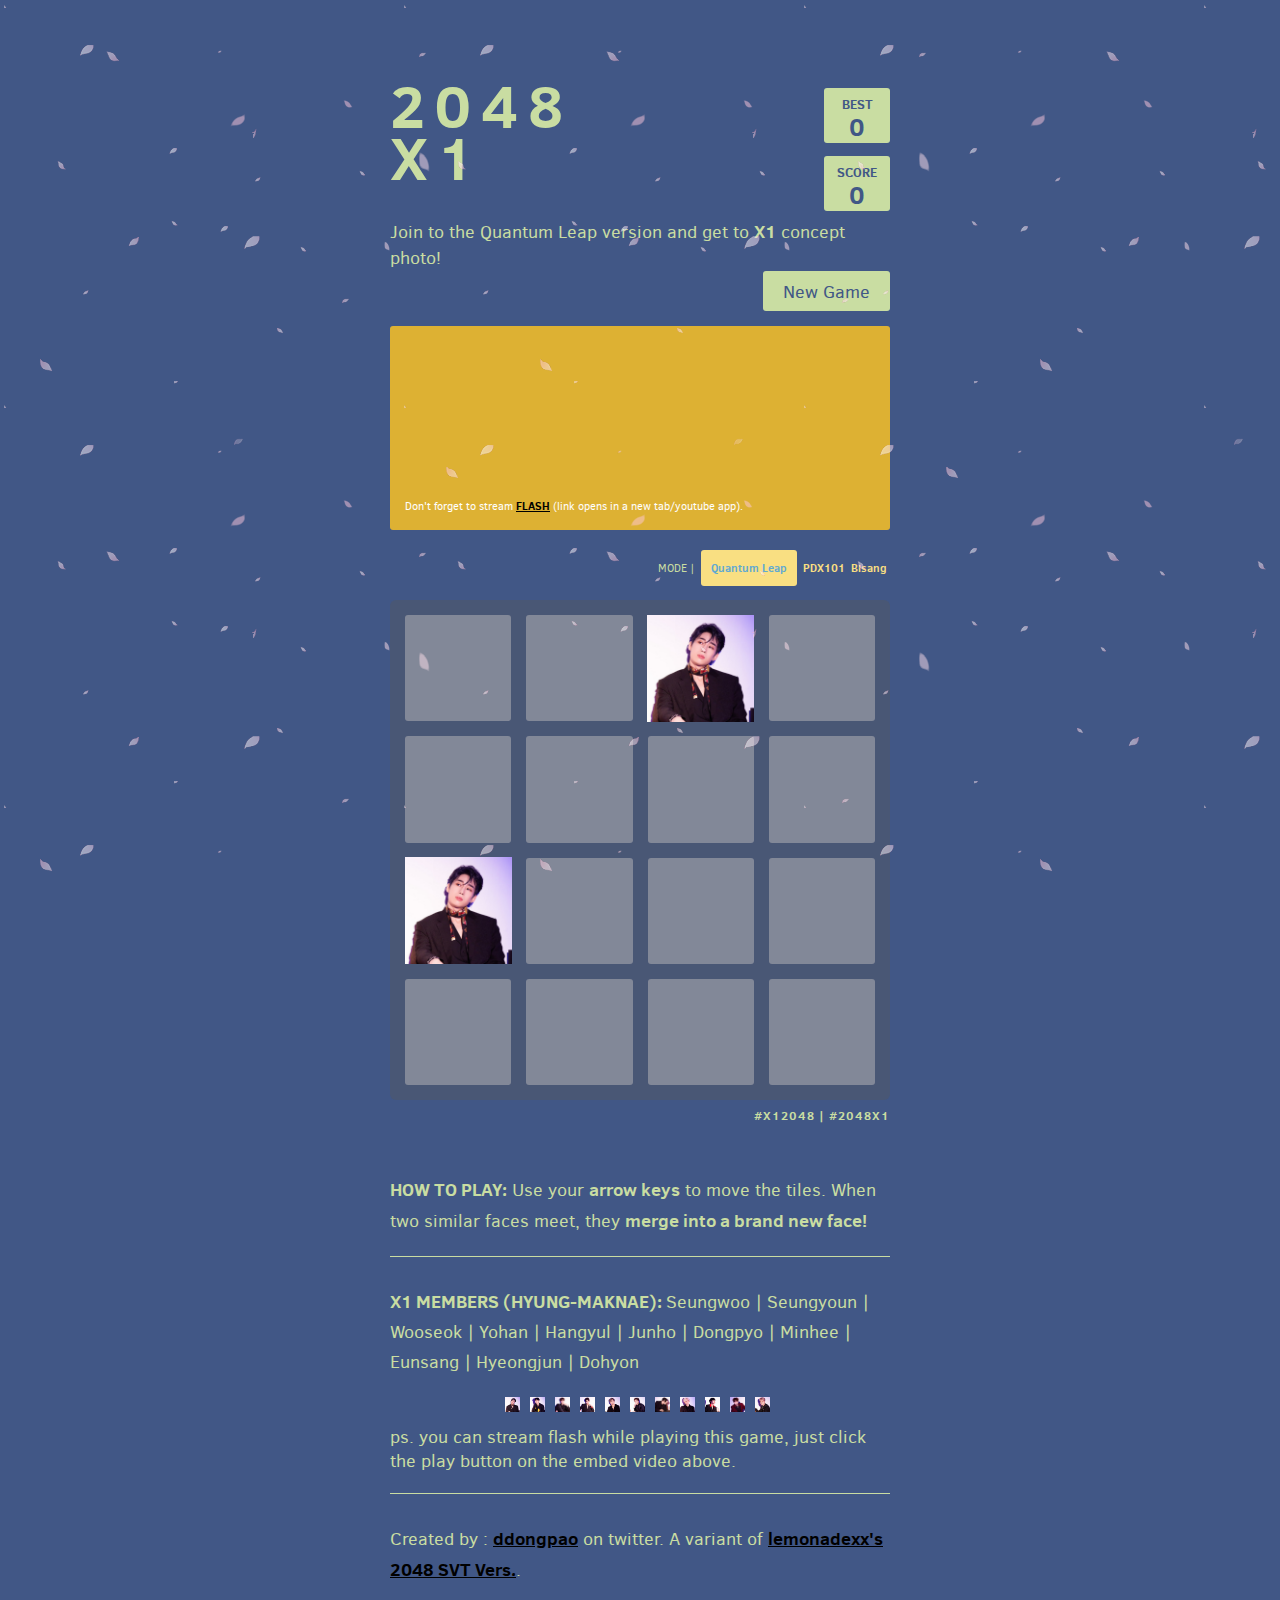
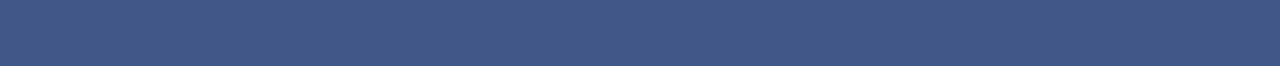
==== commit 170965df: "Update index.html" ====
--- a/index.html
+++ b/index.html
@@ -163,7 +163,7 @@
       <blockquote class="twitter-tweet"><p lang="en" dir="ltr">carats do u know how to play solitaire?</p>&mdash; LANA (@lemonadecoups) <a href="https://twitter.com/lemonadecoups/status/1252882890951548928?ref_src=twsrc%5Etfw">April 22, 2020</a></blockquote> <script async src="https://platform.twitter.com/widgets.js" charset="utf-8"></script> -->
 
     <p class="game-explanation">
-      <strong class="important">How to play:</strong> Use your <strong>arrow keys</strong> to move the tiles. When two similar face meet, they <strong>merge into a brand new face!</strong>
+      <strong class="important">How to play:</strong> Use your <strong>arrow keys</strong> to move the tiles. When two similar faces meet, they <strong>merge into a brand new face!</strong>
     </p>
     <hr>
     <p>
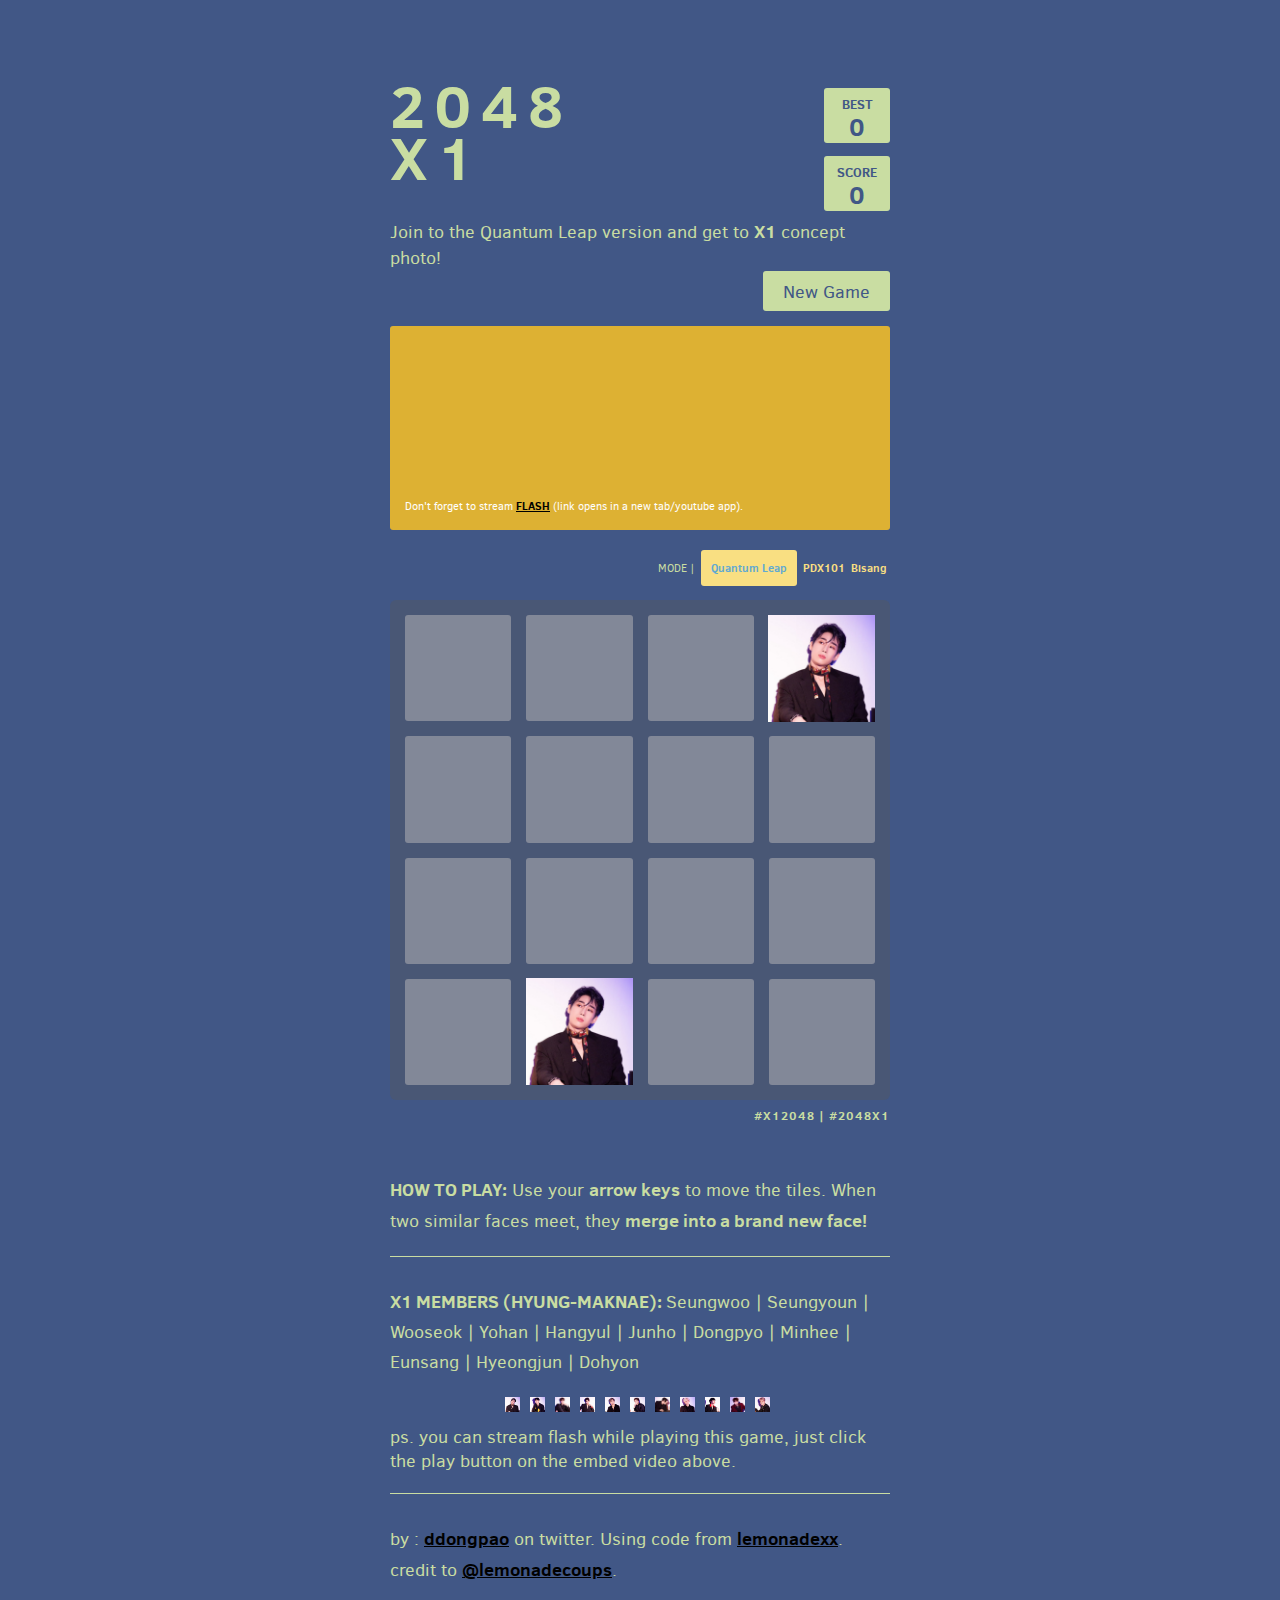
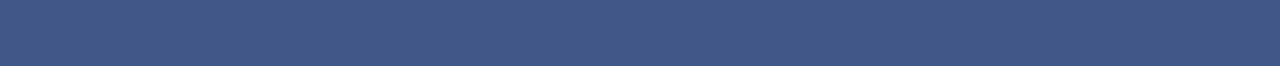
==== commit ed74a1c0: "Update index.html" ====
--- a/index.html
+++ b/index.html
@@ -187,7 +187,7 @@
     </p>
     <hr>
     <p>
-    Created by : <a href="https://twitter.com/ddongpao" target="_blank">ddongpao</a> on twitter. A variant of <a href="https://github.com/lemonadexx/play-seventeen" target="_blank">lemonadexx's 2048 SVT Vers.</a>.
+    by : <a href="https://twitter.com/ddongpao" target="_blank">ddongpao</a> on twitter. Using code from <a href="https://github.com/lemonadexx/play-seventeen" target="_blank">lemonadexx</a>. credit to <a href="https://twitter.com/lemonadecoups" target="_blank">@lemonadecoups</a>.
     </p>
 
 
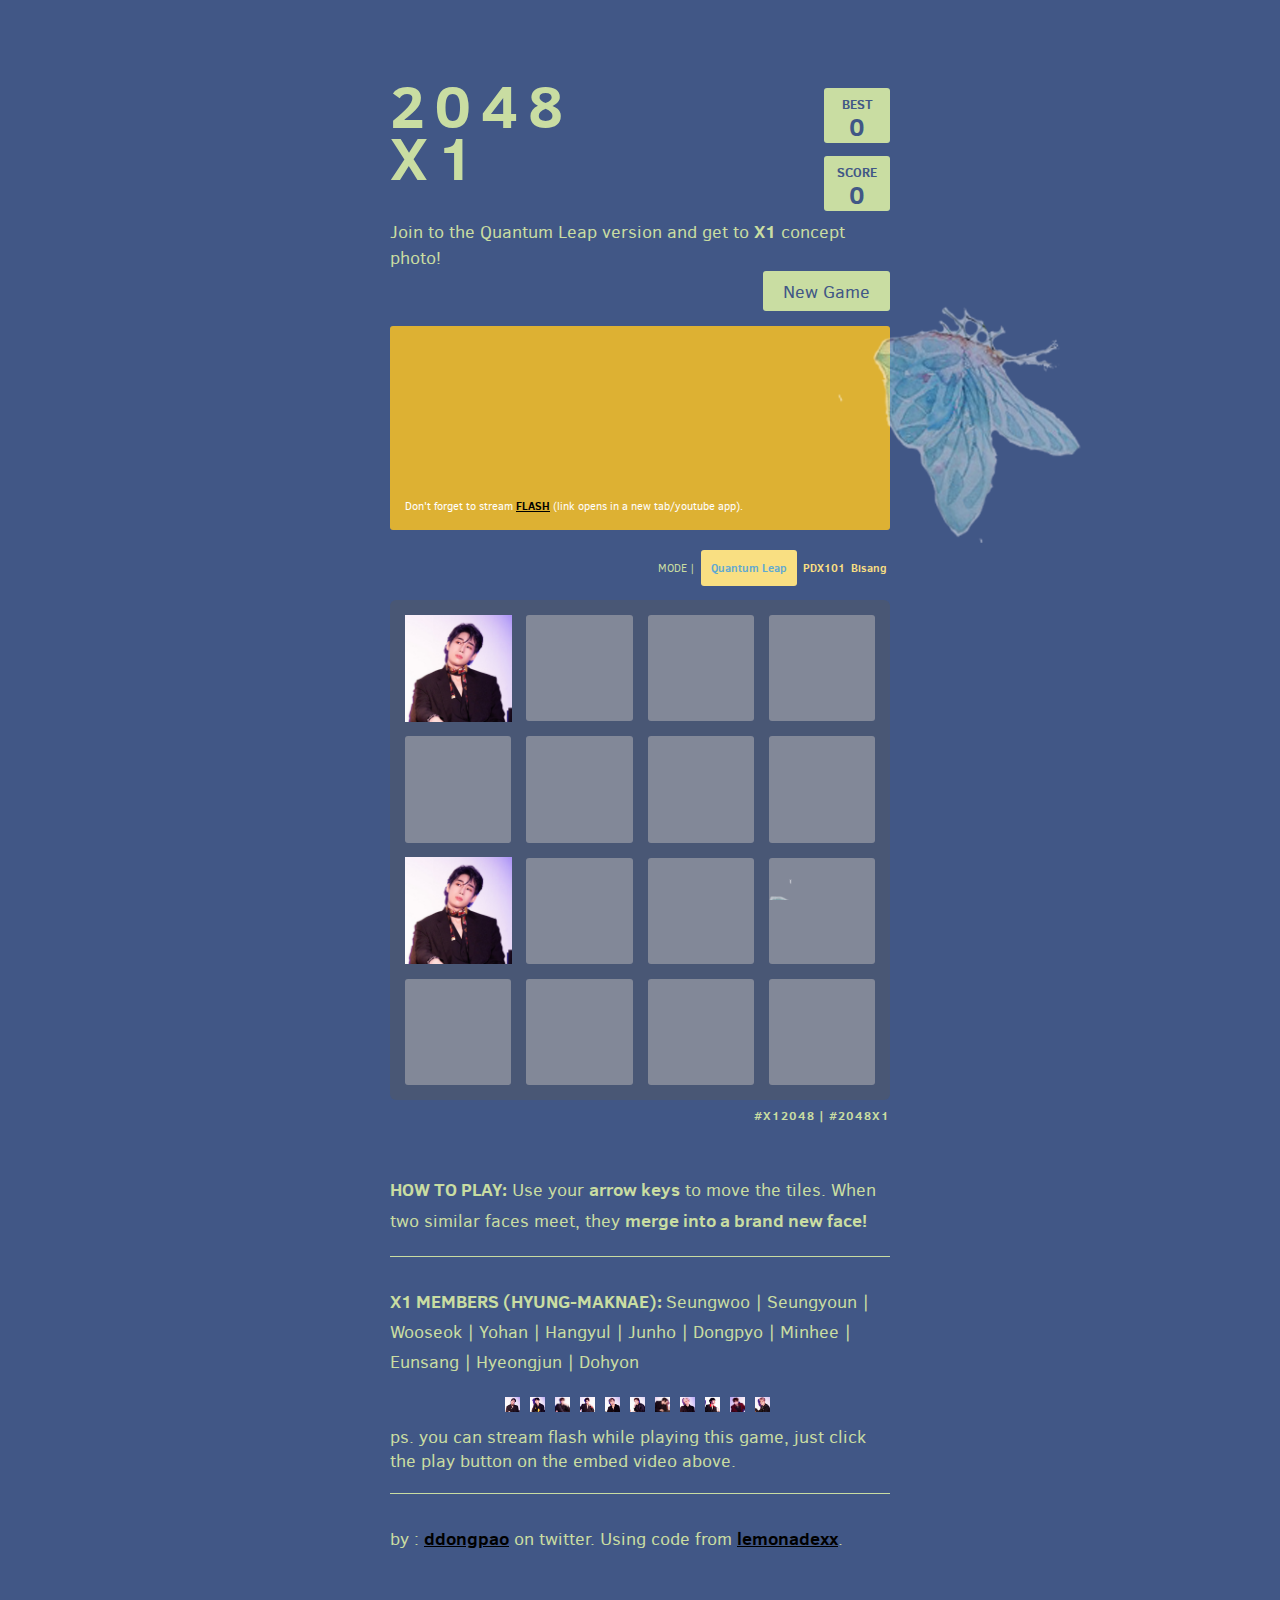
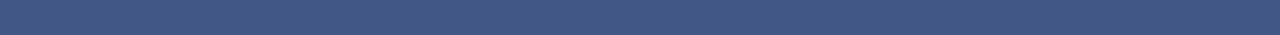
==== commit 4106329d: "Update index.html" ====
--- a/index.html
+++ b/index.html
@@ -31,7 +31,7 @@
    right: 0;
    bottom: 0;
    pointer-events: none;
-   background-image: url('assets/fallin-flower/sakura-1-1.png'), url('assets/fallin-flower/sakura-2.png');
+   background-image: url('assets/butterfly-effects/butterfly-1.png'), url('assets/butterfly-effects/butterfly-2.png');
     opacity: 0.50;
     animation: snow 20s linear infinite;
 }
@@ -187,7 +187,7 @@
     </p>
     <hr>
     <p>
-    by : <a href="https://twitter.com/ddongpao" target="_blank">ddongpao</a> on twitter. Using code from <a href="https://github.com/lemonadexx/play-seventeen" target="_blank">lemonadexx</a>. credit to <a href="https://twitter.com/lemonadecoups" target="_blank">@lemonadecoups</a>.
+    by : <a href="https://twitter.com/ddongpao" target="_blank">ddongpao</a> on twitter. Using code from <a href="https://github.com/lemonadexx/play-seventeen" target="_blank">lemonadexx</a>.
     </p>
 
 
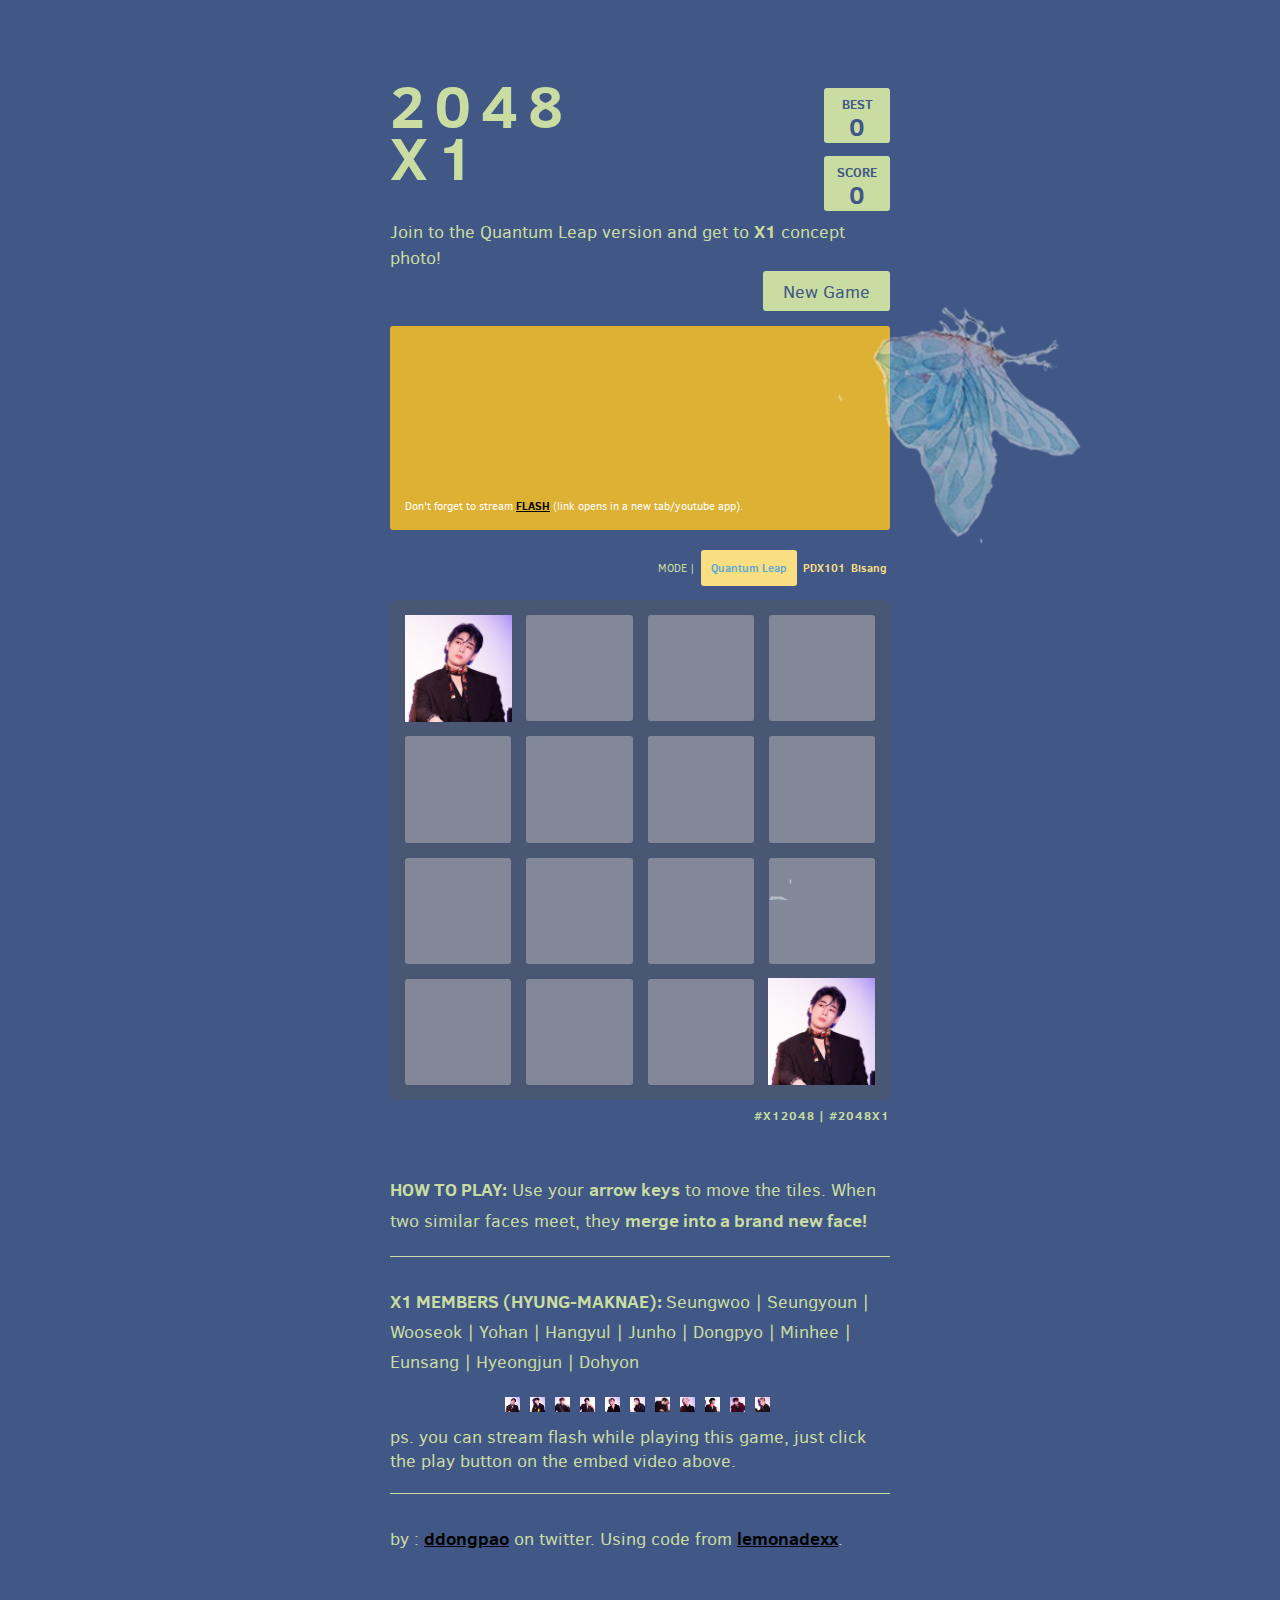
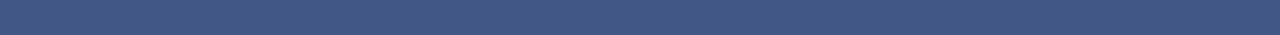
==== commit 361de6fc: "Update index.html" ====
--- a/index.html
+++ b/index.html
@@ -38,8 +38,8 @@
 
 @keyframes snow {
  0% {background-position: 0px 0px, 0px 0px, 0px 0px;}
- 50% {background-position: 500px 500px, 100px 200px, -100px 150px;}
- 100% {background-position: 500px 1000px, 200px 400px, -100px 300px;}
+ 50% {background-position: 5px 5px, 1px 2px, -1px 2px;}
+ 100% {background-position: 50px 100px, 20px 40px, -10px 30px;}
 }
 
 @media (max-width: 768px) {
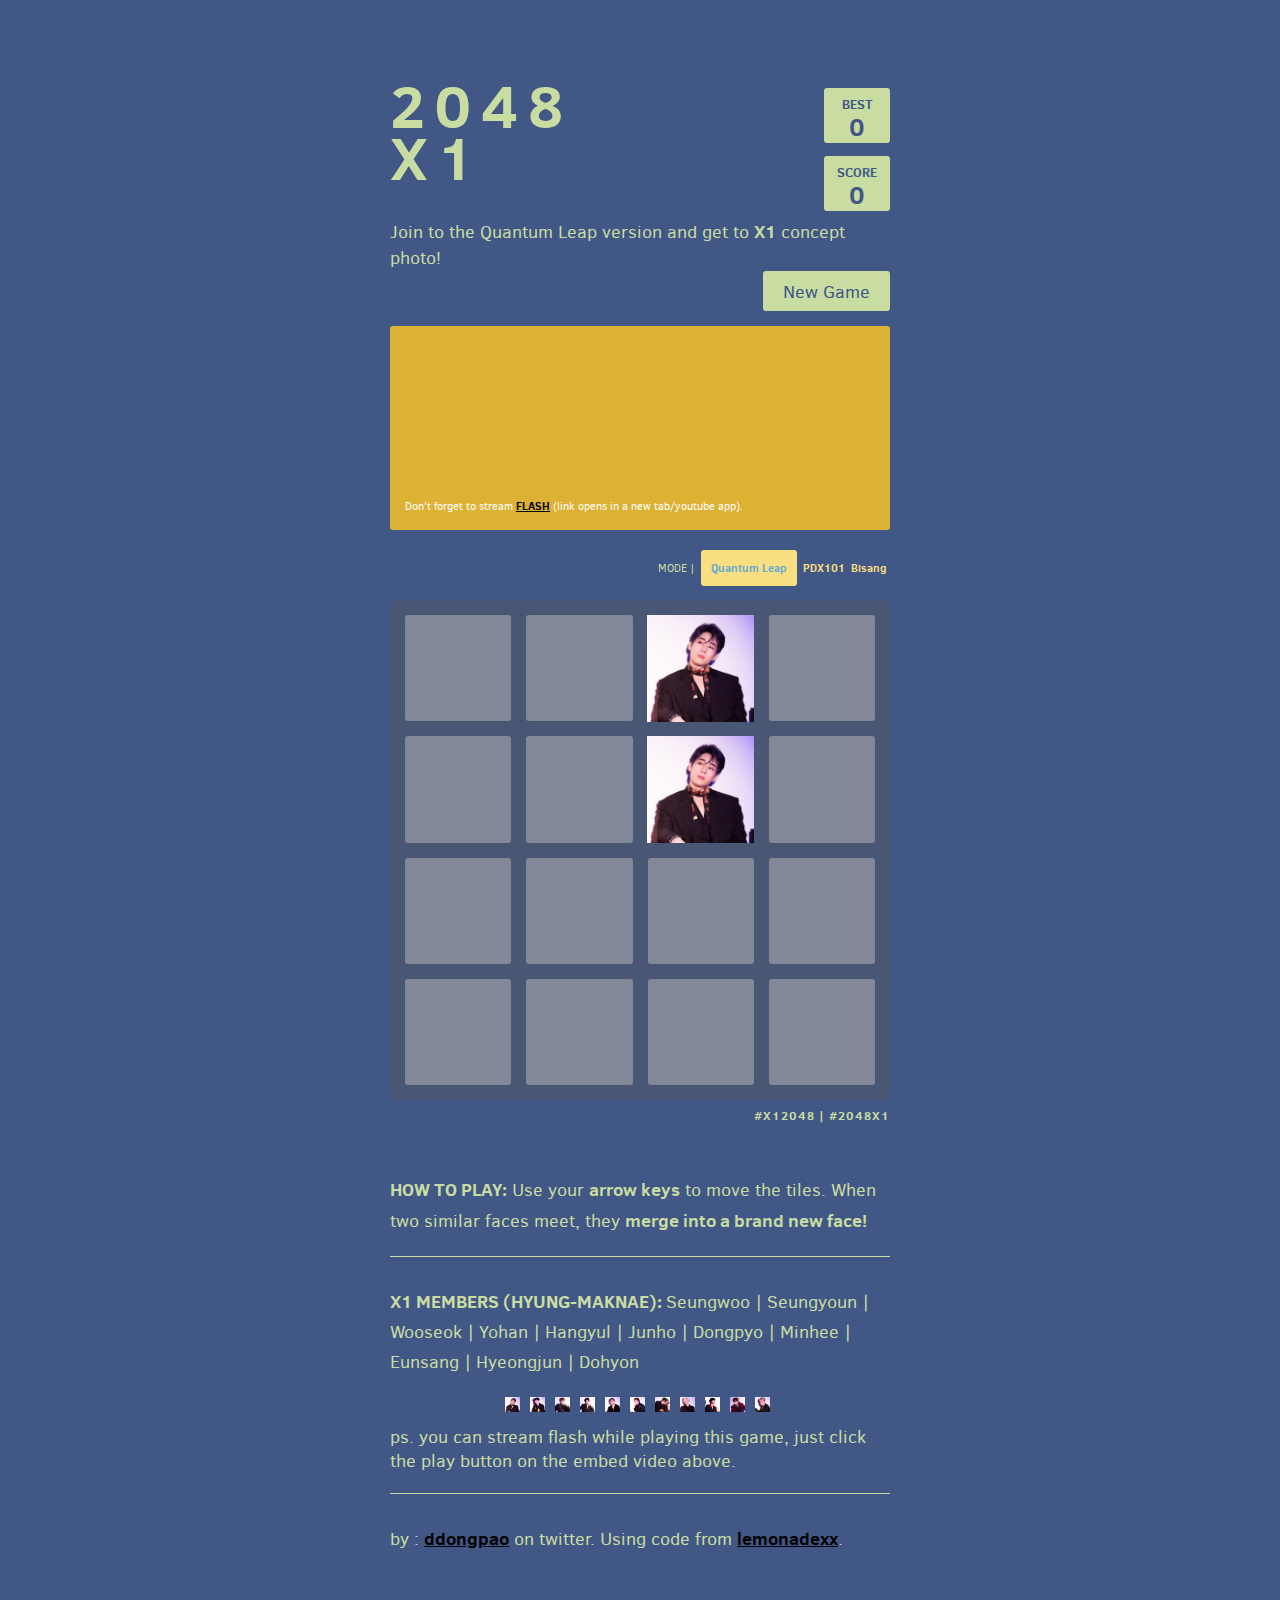
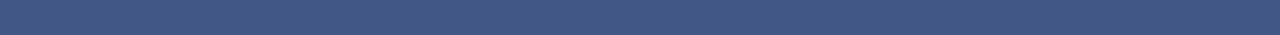
==== commit 3e5c3876: "Update index.html" ====
--- a/index.html
+++ b/index.html
@@ -38,8 +38,8 @@
 
 @keyframes snow {
  0% {background-position: 0px 0px, 0px 0px, 0px 0px;}
- 50% {background-position: 5px 5px, 1px 2px, -1px 2px;}
- 100% {background-position: 50px 100px, 20px 40px, -10px 30px;}
+ 50% {background-position: 500px 500px, 100px 200px, -100px 150px;}
+ 100% {background-position: 500px 1000px, 200px 400px, -100px 300px;}
 }
 
 @media (max-width: 768px) {
